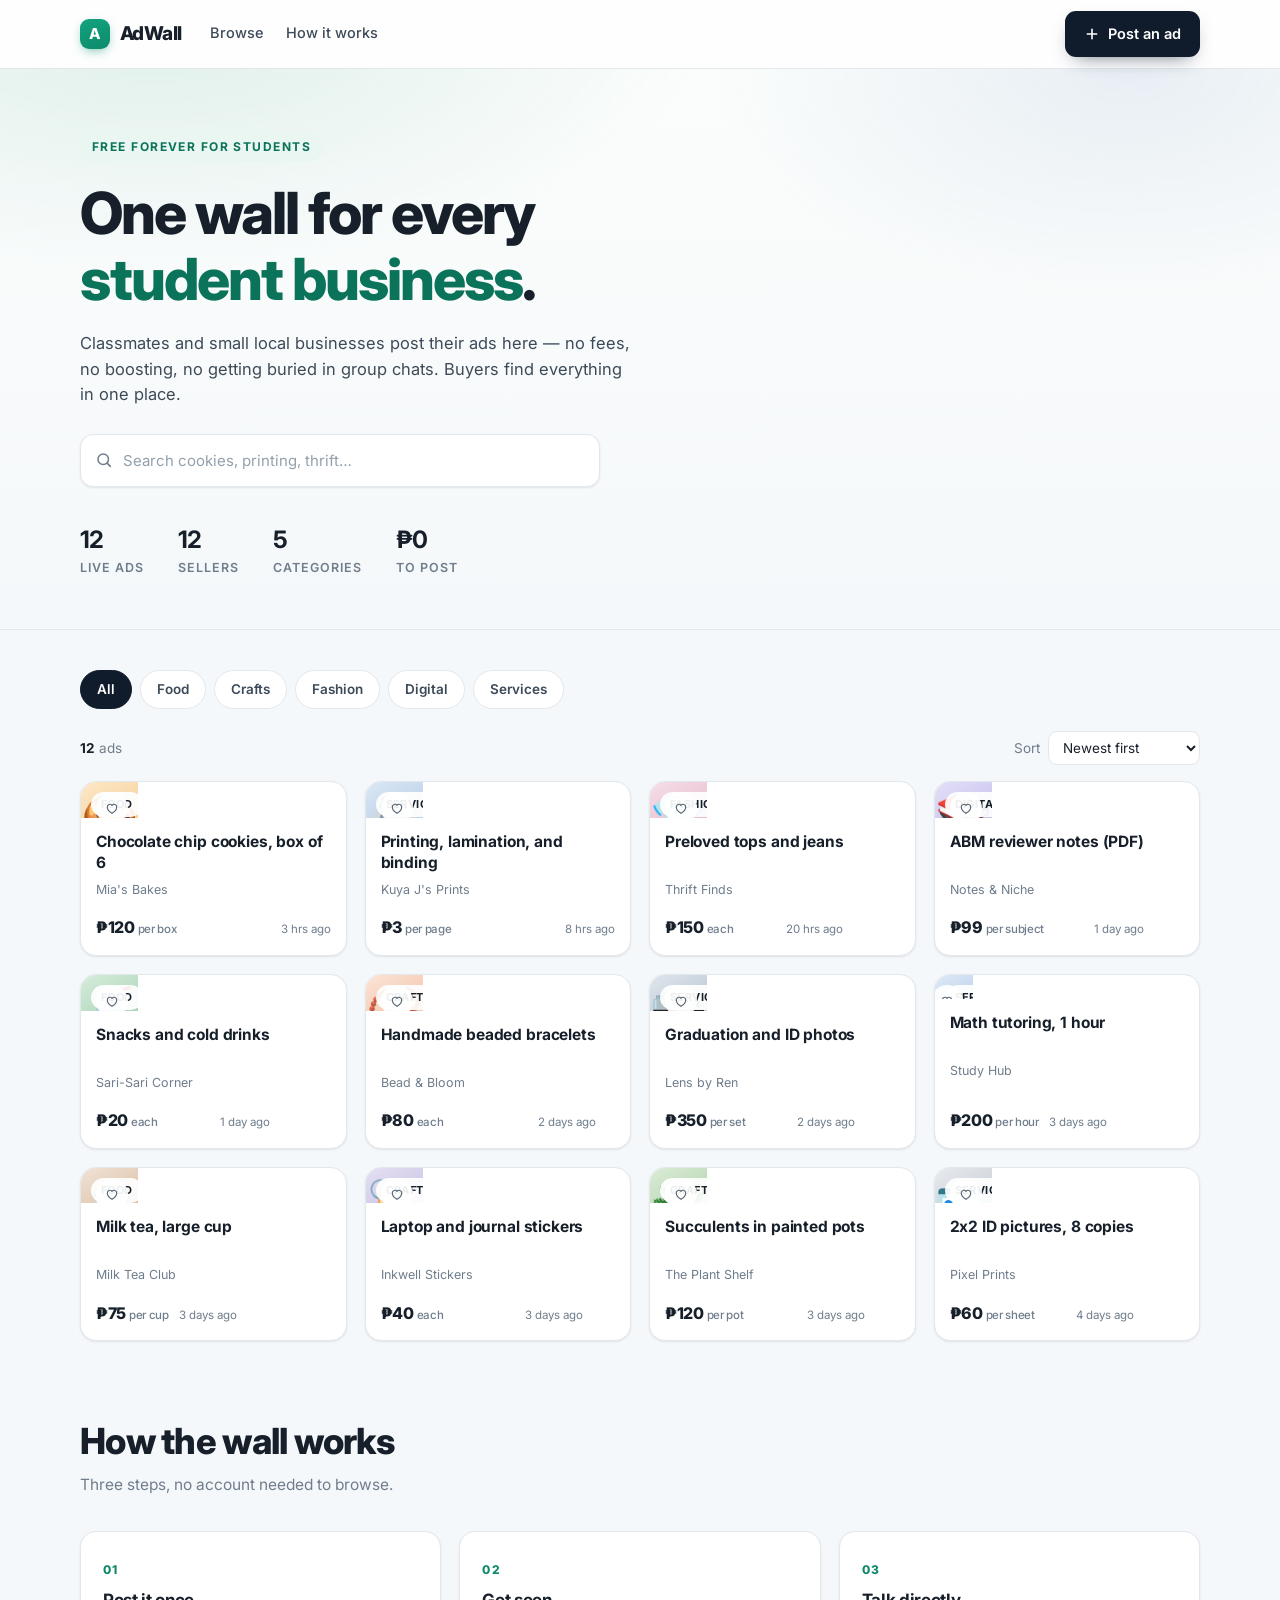
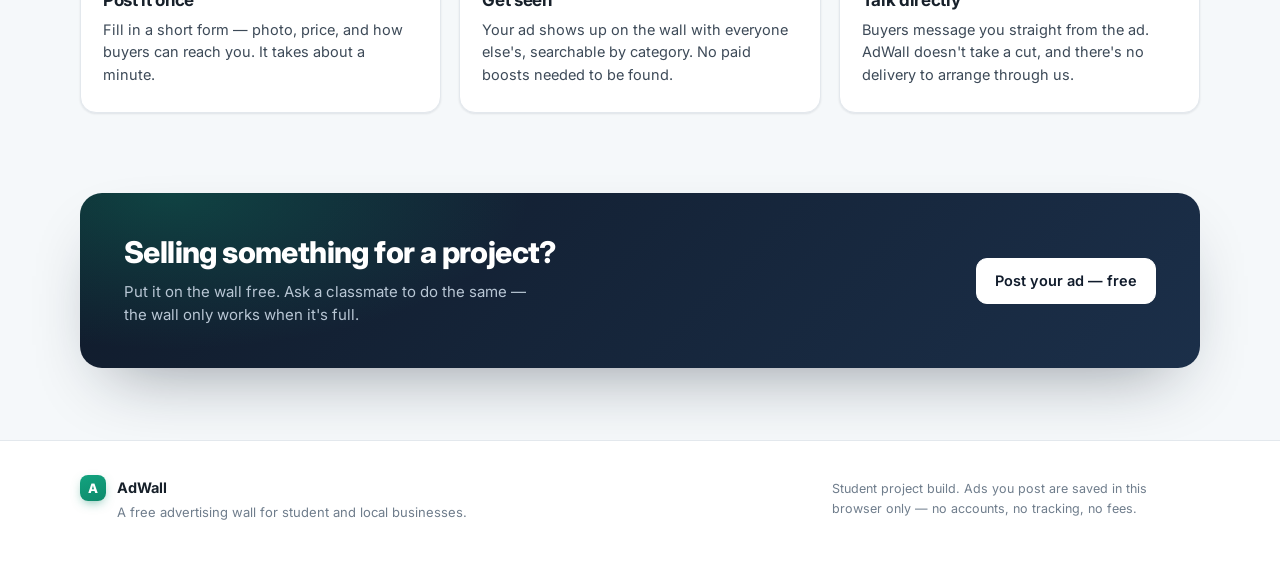
==== index.html @ f4010109 "AdWall site: free advertising wall for student and local businesses" ====
<!DOCTYPE html>
<html lang="en">
<head>
<meta charset="utf-8" />
<meta name="viewport" content="width=device-width, initial-scale=1" />
<title>AdWall — Free advertising wall for student and local businesses</title>
<meta name="description" content="AdWall is a free advertising wall where student sellers and small local businesses post their ads, and buyers find them in one place." />
<meta name="theme-color" content="#101b2b" />
<meta property="og:title" content="AdWall — Free advertising wall" />
<meta property="og:description" content="One wall for every student business. Post your ad for free." />
<meta property="og:type" content="website" />
<link rel="icon" href="assets/favicon.svg" type="image/svg+xml" />
<link rel="preconnect" href="https://fonts.googleapis.com" />
<link rel="preconnect" href="https://fonts.gstatic.com" crossorigin />
<link rel="stylesheet" href="https://fonts.googleapis.com/css2?family=Inter:wght@400;500;600;700;800&display=swap" />
<link rel="stylesheet" href="assets/styles.css" />
</head>
<body>

<a class="skip-link" href="#wall">Skip to ads</a>

<header class="site-header">
  <div class="wrap header-inner">
    <a class="brand" href="./" aria-label="AdWall home">
      <span class="mark" aria-hidden="true">A</span>
      <span class="brand-name">AdWall</span>
    </a>

    <nav class="nav" aria-label="Main">
      <a href="#wall">Browse</a>
      <a href="#how">How it works</a>
    </nav>

    <button class="btn btn-primary" type="button" data-open-post>
      <svg viewBox="0 0 24 24" width="16" height="16" aria-hidden="true"><path d="M12 5v14M5 12h14" fill="none" stroke="currentColor" stroke-width="2.4" stroke-linecap="round"/></svg>
      Post an ad
    </button>
  </div>
</header>

<main>

  <section class="hero">
    <div class="wrap">
      <p class="eyebrow">Free forever for students</p>
      <h1>One wall for every <span class="hl">student business</span>.</h1>
      <p class="lede">
        Classmates and small local businesses post their ads here — no fees, no boosting,
        no getting buried in group chats. Buyers find everything in one place.
      </p>

      <div class="searchbar" role="search">
        <svg viewBox="0 0 24 24" width="18" height="18" aria-hidden="true"><circle cx="11" cy="11" r="7" fill="none" stroke="currentColor" stroke-width="2"/><path d="m16.5 16.5 4 4" fill="none" stroke="currentColor" stroke-width="2" stroke-linecap="round"/></svg>
        <label class="sr-only" for="search">Search ads</label>
        <input id="search" type="search" placeholder="Search cookies, printing, thrift…" autocomplete="off" />
      </div>

      <ul class="stats" aria-label="Wall statistics">
        <li><strong id="stat-ads">0</strong><span>live ads</span></li>
        <li><strong id="stat-sellers">0</strong><span>sellers</span></li>
        <li><strong id="stat-cats">0</strong><span>categories</span></li>
        <li><strong>₱0</strong><span>to post</span></li>
      </ul>
    </div>
  </section>

  <section id="wall" class="wall">
    <div class="wrap">
      <div class="filters" role="group" aria-label="Filter by category">
        <button class="chip is-active" type="button" data-cat="all">All</button>
        <button class="chip" type="button" data-cat="Food">Food</button>
        <button class="chip" type="button" data-cat="Crafts">Crafts</button>
        <button class="chip" type="button" data-cat="Fashion">Fashion</button>
        <button class="chip" type="button" data-cat="Digital">Digital</button>
        <button class="chip" type="button" data-cat="Services">Services</button>
      </div>

      <div class="toolbar">
        <p class="result-count" id="result-count" aria-live="polite"></p>
        <label class="sort">
          <span>Sort</span>
          <select id="sort">
            <option value="newest">Newest first</option>
            <option value="oldest">Oldest first</option>
            <option value="price-low">Price: low to high</option>
            <option value="price-high">Price: high to low</option>
          </select>
        </label>
      </div>

      <div class="grid" id="grid"></div>

      <div class="empty" id="empty" hidden>
        <div class="empty-art" aria-hidden="true">🔍</div>
        <h3>No ads match that</h3>
        <p>Try a different category or search word — or be the first to post about it.</p>
        <button class="btn btn-primary" type="button" data-open-post>Post an ad</button>
      </div>
    </div>
  </section>

  <section id="how" class="how">
    <div class="wrap">
      <h2>How the wall works</h2>
      <p class="section-lede">Three steps, no account needed to browse.</p>

      <ol class="steps">
        <li>
          <span class="step-num">01</span>
          <h3>Post it once</h3>
          <p>Fill in a short form — photo, price, and how buyers can reach you. It takes about a minute.</p>
        </li>
        <li>
          <span class="step-num">02</span>
          <h3>Get seen</h3>
          <p>Your ad shows up on the wall with everyone else's, searchable by category. No paid boosts needed to be found.</p>
        </li>
        <li>
          <span class="step-num">03</span>
          <h3>Talk directly</h3>
          <p>Buyers message you straight from the ad. AdWall doesn't take a cut, and there's no delivery to arrange through us.</p>
        </li>
      </ol>
    </div>
  </section>

  <section class="cta">
    <div class="wrap cta-inner">
      <div>
        <h2>Selling something for a project?</h2>
        <p>Put it on the wall free. Ask a classmate to do the same — the wall only works when it's full.</p>
      </div>
      <button class="btn btn-light" type="button" data-open-post>Post your ad — free</button>
    </div>
  </section>

</main>

<footer class="site-footer">
  <div class="wrap footer-inner">
    <div class="foot-brand">
      <span class="mark small" aria-hidden="true">A</span>
      <div>
        <strong>AdWall</strong>
        <p>A free advertising wall for student and local businesses.</p>
      </div>
    </div>
    <p class="foot-note">
      Student project build. Ads you post are saved in this browser only —
      no accounts, no tracking, no fees.
    </p>
  </div>
</footer>

<!-- Post an ad -->
<dialog id="post-dialog" class="dialog" aria-labelledby="post-title">
  <form id="post-form" class="dialog-body" novalidate>
    <header class="dialog-head">
      <div>
        <p class="eyebrow">Free post</p>
        <h2 id="post-title">Put your ad on the wall</h2>
      </div>
      <button class="icon-btn" type="button" data-close aria-label="Close">
        <svg viewBox="0 0 24 24" width="18" height="18" aria-hidden="true"><path d="M6 6l12 12M18 6L6 18" fill="none" stroke="currentColor" stroke-width="2.2" stroke-linecap="round"/></svg>
      </button>
    </header>

    <div class="form-grid">
      <div class="field span-2">
        <label for="f-title">What are you selling?</label>
        <input id="f-title" name="title" type="text" maxlength="60" placeholder="Chocolate chip cookies" required />
      </div>

      <div class="field">
        <label for="f-seller">Your name or shop</label>
        <input id="f-seller" name="seller" type="text" maxlength="40" placeholder="Mia's Bakes" required />
      </div>

      <div class="field">
        <label for="f-cat">Category</label>
        <select id="f-cat" name="category" required>
          <option value="Food">Food</option>
          <option value="Crafts">Crafts</option>
          <option value="Fashion">Fashion</option>
          <option value="Digital">Digital</option>
          <option value="Services">Services</option>
        </select>
      </div>

      <div class="field">
        <label for="f-price">Price (₱)</label>
        <input id="f-price" name="price" type="number" min="0" step="1" placeholder="120" required />
      </div>

      <div class="field">
        <label for="f-unit">Per what? <span class="hint">optional</span></label>
        <input id="f-unit" name="unit" type="text" maxlength="18" placeholder="per box / per hour" />
      </div>

      <div class="field span-2">
        <label for="f-desc">Short description</label>
        <textarea id="f-desc" name="description" rows="3" maxlength="240" placeholder="Freshly baked every afternoon. Pick up at the covered court." required></textarea>
        <p class="counter"><span id="desc-count">0</span>/240</p>
      </div>

      <div class="field span-2">
        <label for="f-contact">How should buyers reach you?</label>
        <input id="f-contact" name="contact" type="text" maxlength="60" placeholder="Messenger: @miabakes or 0917 555 0123" required />
      </div>

      <div class="field span-2">
        <label for="f-photo">Photo <span class="hint">optional — paste a link or upload</span></label>
        <div class="photo-row">
          <input id="f-photo" name="photo" type="url" placeholder="https://…" />
          <label class="upload">
            <input id="f-file" type="file" accept="image/*" hidden />
            Choose file
          </label>
        </div>
      </div>
    </div>

    <p class="form-error" id="form-error" role="alert" hidden></p>

    <footer class="dialog-foot">
      <p class="fine">Posts are saved on this device. Be honest and keep it school-appropriate.</p>
      <button class="btn btn-primary" type="submit">Post to the wall</button>
    </footer>
  </form>
</dialog>

<!-- Ad detail -->
<dialog id="ad-dialog" class="dialog ad-dialog" aria-labelledby="ad-title">
  <div class="dialog-body" id="ad-body"></div>
</dialog>

<div class="toast" id="toast" role="status" aria-live="polite" hidden></div>

<script src="assets/ads.js"></script>
<script src="assets/app.js"></script>
</body>
</html>
---- assets/styles.css ----
/* ==========================================================================
   AdWall — site styles
   Design tokens
   ========================================================================== */

:root {
  --navy: #101b2b;
  --navy-2: #17253a;
  --teal: #0e8a6b;
  --teal-dark: #0b7359;
  --teal-soft: #e9f6f1;
  --ink: #17202a;
  --body: #3d4a58;
  --muted: #6f7d8c;
  --line: #e3e8ed;
  --bg: #f5f8fa;
  --card: #ffffff;

  --radius: 16px;
  --radius-sm: 10px;
  --shadow-sm: 0 1px 2px rgba(16, 27, 43, 0.06), 0 1px 3px rgba(16, 27, 43, 0.04);
  --shadow-md: 0 10px 30px -12px rgba(16, 27, 43, 0.22), 0 2px 8px rgba(16, 27, 43, 0.06);
  --shadow-lg: 0 30px 70px -30px rgba(16, 27, 43, 0.45);

  --font: "Inter", ui-sans-serif, system-ui, -apple-system, "Segoe UI", Roboto,
    "Helvetica Neue", Arial, sans-serif;
}

*,
*::before,
*::after { box-sizing: border-box; }

html { scroll-behavior: smooth; }

body {
  margin: 0;
  font-family: var(--font);
  color: var(--body);
  background: var(--bg);
  -webkit-font-smoothing: antialiased;
  line-height: 1.55;
}

h1, h2, h3 { color: var(--ink); line-height: 1.15; margin: 0; letter-spacing: -0.02em; }
p { margin: 0; }
img { max-width: 100%; display: block; }

.wrap {
  width: min(1120px, calc(100% - 40px));
  margin-inline: auto;
}

.sr-only {
  position: absolute;
  width: 1px; height: 1px;
  padding: 0; margin: -1px;
  overflow: hidden;
  clip: rect(0 0 0 0);
  white-space: nowrap;
  border: 0;
}

.skip-link {
  position: absolute;
  left: 12px; top: -60px;
  background: var(--navy);
  color: #fff;
  padding: 10px 16px;
  border-radius: 8px;
  z-index: 100;
  transition: top 0.15s ease;
  font-weight: 600;
  font-size: 14px;
  text-decoration: none;
}
.skip-link:focus { top: 12px; }

/* ==========================================================================
   Header
   ========================================================================== */

.site-header {
  position: sticky;
  top: 0;
  z-index: 40;
  background: rgba(255, 255, 255, 0.86);
  backdrop-filter: saturate(180%) blur(14px);
  border-bottom: 1px solid var(--line);
}

.header-inner {
  display: flex;
  align-items: center;
  gap: 28px;
  height: 68px;
}

.brand {
  display: inline-flex;
  align-items: center;
  gap: 10px;
  text-decoration: none;
  color: var(--ink);
  font-weight: 800;
  font-size: 19px;
  letter-spacing: -0.03em;
}

.mark {
  display: grid;
  place-items: center;
  width: 30px; height: 30px;
  border-radius: 9px;
  background: linear-gradient(160deg, #12a37f, var(--teal));
  color: #fff;
  font-size: 15px;
  font-weight: 800;
  box-shadow: 0 4px 12px -4px rgba(14, 138, 107, 0.7);
}
.mark.small { width: 26px; height: 26px; border-radius: 8px; font-size: 13px; }

.nav {
  display: flex;
  gap: 22px;
  margin-right: auto;
}
.nav a {
  color: var(--body);
  text-decoration: none;
  font-size: 14.5px;
  font-weight: 500;
  padding: 6px 0;
  border-bottom: 2px solid transparent;
}
.nav a:hover { color: var(--ink); border-bottom-color: var(--teal); }

/* ==========================================================================
   Buttons
   ========================================================================== */

.btn {
  display: inline-flex;
  align-items: center;
  justify-content: center;
  gap: 8px;
  border: 1px solid transparent;
  border-radius: 11px;
  padding: 11px 18px;
  font: inherit;
  font-size: 14.5px;
  font-weight: 600;
  cursor: pointer;
  text-decoration: none;
  transition: transform 0.12s ease, box-shadow 0.18s ease, background 0.18s ease;
}
.btn:active { transform: translateY(1px); }

.btn-primary {
  background: var(--navy);
  color: #fff;
  box-shadow: 0 8px 20px -10px rgba(16, 27, 43, 0.7);
}
.btn-primary:hover { background: var(--navy-2); }

.btn-light {
  background: #fff;
  color: var(--navy);
  border-color: #fff;
}
.btn-light:hover { background: #eef3f7; }

.btn-ghost {
  background: transparent;
  color: var(--body);
  border-color: var(--line);
}
.btn-ghost:hover { border-color: #c9d3dc; color: var(--ink); }

.icon-btn {
  display: grid;
  place-items: center;
  width: 36px; height: 36px;
  border-radius: 10px;
  border: 1px solid var(--line);
  background: #fff;
  color: var(--body);
  cursor: pointer;
}
.icon-btn:hover { background: #f2f5f8; color: var(--ink); }

:focus-visible {
  outline: 2px solid var(--teal);
  outline-offset: 2px;
  border-radius: 6px;
}

/* ==========================================================================
   Hero
   ========================================================================== */

.hero {
  position: relative;
  padding: 64px 0 52px;
  background:
    radial-gradient(900px 420px at 12% -10%, rgba(14, 138, 107, 0.12), transparent 62%),
    radial-gradient(700px 380px at 88% 0%, rgba(43, 95, 168, 0.09), transparent 60%),
    linear-gradient(#fbfdfc, var(--bg));
  border-bottom: 1px solid var(--line);
  overflow: hidden;
}

.hero .wrap { position: relative; }

.eyebrow {
  display: inline-block;
  font-size: 12px;
  font-weight: 700;
  letter-spacing: 0.12em;
  text-transform: uppercase;
  color: var(--teal-dark);
  background: var(--teal-soft);
  border-radius: 999px;
  padding: 5px 12px;
  margin-bottom: 18px;
}

.hero h1 {
  font-size: clamp(34px, 5.2vw, 58px);
  font-weight: 800;
  letter-spacing: -0.035em;
  max-width: 15ch;
}

.hl {
  position: relative;
  white-space: nowrap;
  color: var(--teal-dark);
}
.hl::after {
  content: "";
  position: absolute;
  left: 0; right: 0; bottom: 0.06em;
  height: 0.28em;
  background: rgba(14, 138, 107, 0.16);
  border-radius: 3px;
  z-index: -1;
}

.lede {
  margin-top: 18px;
  max-width: 56ch;
  font-size: 16.5px;
  color: var(--body);
}

.searchbar {
  display: flex;
  align-items: center;
  gap: 10px;
  margin-top: 26px;
  max-width: 520px;
  background: #fff;
  border: 1px solid var(--line);
  border-radius: 13px;
  padding: 0 14px;
  box-shadow: var(--shadow-sm);
  color: var(--muted);
}
.searchbar:focus-within {
  border-color: rgba(14, 138, 107, 0.55);
  box-shadow: 0 0 0 4px rgba(14, 138, 107, 0.12);
}
.searchbar input {
  flex: 1;
  border: 0;
  outline: 0;
  background: transparent;
  padding: 14px 0;
  font: inherit;
  font-size: 15px;
  color: var(--ink);
}
.searchbar input::placeholder { color: #93a0ad; }

.stats {
  display: flex;
  flex-wrap: wrap;
  gap: 34px;
  list-style: none;
  padding: 0;
  margin: 34px 0 0;
}
.stats li { display: flex; flex-direction: column; }
.stats strong {
  font-size: 24px;
  color: var(--ink);
  letter-spacing: -0.03em;
}
.stats span {
  font-size: 12.5px;
  color: var(--muted);
  text-transform: uppercase;
  letter-spacing: 0.08em;
  font-weight: 600;
}

/* ==========================================================================
   Wall
   ========================================================================== */

.wall { padding: 40px 0 8px; }

.filters {
  display: flex;
  gap: 8px;
  flex-wrap: wrap;
}

.chip {
  border: 1px solid var(--line);
  background: #fff;
  color: var(--body);
  border-radius: 999px;
  padding: 8px 16px;
  font: inherit;
  font-size: 13.5px;
  font-weight: 600;
  cursor: pointer;
  transition: background 0.15s ease, color 0.15s ease, border-color 0.15s ease;
}
.chip:hover { border-color: #c4d0da; }
.chip.is-active {
  background: var(--navy);
  border-color: var(--navy);
  color: #fff;
}

.toolbar {
  display: flex;
  align-items: center;
  justify-content: space-between;
  gap: 16px;
  margin: 22px 0 16px;
}
.result-count { font-size: 13.5px; color: var(--muted); }
.result-count strong { color: var(--ink); }

.sort { display: inline-flex; align-items: center; gap: 8px; font-size: 13.5px; color: var(--muted); }
.sort select {
  font: inherit;
  font-size: 13.5px;
  color: var(--ink);
  background: #fff;
  border: 1px solid var(--line);
  border-radius: 9px;
  padding: 7px 10px;
  cursor: pointer;
}

.grid {
  display: grid;
  grid-template-columns: repeat(auto-fill, minmax(248px, 1fr));
  gap: 18px;
}

.card {
  position: relative;
  display: flex;
  flex-direction: column;
  background: var(--card);
  border: 1px solid var(--line);
  border-radius: var(--radius);
  overflow: hidden;
  box-shadow: var(--shadow-sm);
  transition: transform 0.18s ease, box-shadow 0.18s ease, border-color 0.18s ease;
  text-align: left;
  font: inherit;
  color: inherit;
  cursor: pointer;
  padding: 0;
}
.card:hover {
  transform: translateY(-3px);
  box-shadow: var(--shadow-md);
  border-color: #d2dce5;
}
.card:focus-visible { outline-offset: 3px; }

.card-media {
  position: relative;
  aspect-ratio: 16 / 10;
  display: grid;
  place-items: center;
  font-size: 46px;
  background: var(--g1);
  overflow: hidden;
}
.card-media img { width: 100%; height: 100%; object-fit: cover; }

.card-cat {
  position: absolute;
  left: 10px; top: 10px;
  background: rgba(255, 255, 255, 0.92);
  color: var(--ink);
  border-radius: 999px;
  padding: 4px 10px;
  font-size: 11px;
  font-weight: 700;
  letter-spacing: 0.04em;
  text-transform: uppercase;
}

.save-btn {
  position: absolute;
  right: 10px; top: 10px;
  width: 32px; height: 32px;
  display: grid;
  place-items: center;
  border-radius: 50%;
  border: 0;
  background: rgba(255, 255, 255, 0.92);
  color: #5b6a78;
  cursor: pointer;
  transition: color 0.15s ease, transform 0.15s ease;
}
.save-btn:hover { transform: scale(1.08); }
.save-btn.is-saved { color: #d1435b; }

.card-body { padding: 14px 15px 15px; display: flex; flex-direction: column; gap: 6px; flex: 1; }
.card-title {
  font-size: 15.5px;
  font-weight: 700;
  color: var(--ink);
  letter-spacing: -0.01em;
  line-height: 1.35;
  min-height: 2.7em;
  display: -webkit-box;
  -webkit-line-clamp: 2;
  -webkit-box-orient: vertical;
  overflow: hidden;
}
.card-seller { font-size: 12.5px; color: var(--muted); }

.card-foot {
  margin-top: auto;
  padding-top: 10px;
  display: flex;
  align-items: baseline;
  justify-content: space-between;
  gap: 10px;
}
.price { font-size: 16px; font-weight: 800; color: var(--ink); letter-spacing: -0.02em; }
.price small { font-size: 11.5px; font-weight: 500; color: var(--muted); margin-left: 3px; }
.time { font-size: 11.5px; color: var(--muted); }

.badge-mine {
  position: absolute;
  right: 10px; bottom: 10px;
  background: var(--navy);
  color: #fff;
  font-size: 10.5px;
  font-weight: 700;
  letter-spacing: 0.04em;
  text-transform: uppercase;
  padding: 4px 8px;
  border-radius: 6px;
}

.empty {
  text-align: center;
  padding: 60px 20px 70px;
  background: #fff;
  border: 1px dashed #d5dee6;
  border-radius: var(--radius);
}
.empty-art { font-size: 38px; margin-bottom: 8px; }
.empty h3 { font-size: 18px; margin-bottom: 6px; }
.empty p { color: var(--muted); font-size: 14px; margin-bottom: 18px; }

/* ==========================================================================
   How it works
   ========================================================================== */

.how { padding: 72px 0 8px; }
.how h2 { font-size: clamp(26px, 3.4vw, 36px); font-weight: 800; }
.section-lede { margin-top: 10px; color: var(--muted); font-size: 15.5px; }

.steps {
  list-style: none;
  margin: 34px 0 0;
  padding: 0;
  display: grid;
  grid-template-columns: repeat(auto-fit, minmax(250px, 1fr));
  gap: 18px;
}
.steps li {
  background: #fff;
  border: 1px solid var(--line);
  border-radius: var(--radius);
  padding: 24px 22px 26px;
  box-shadow: var(--shadow-sm);
}
.step-num {
  display: inline-block;
  font-size: 12px;
  font-weight: 800;
  letter-spacing: 0.1em;
  color: var(--teal);
  margin-bottom: 12px;
}
.steps h3 { font-size: 17px; margin-bottom: 8px; }
.steps p { font-size: 14.5px; color: var(--body); }

/* ==========================================================================
   CTA
   ========================================================================== */

.cta { padding: 72px 0; }
.cta-inner {
  display: flex;
  align-items: center;
  justify-content: space-between;
  gap: 28px;
  flex-wrap: wrap;
  background:
    radial-gradient(600px 260px at 8% 0%, rgba(14, 138, 107, 0.35), transparent 60%),
    linear-gradient(135deg, var(--navy), #1b2f49);
  border-radius: 22px;
  padding: 42px 44px;
  box-shadow: var(--shadow-lg);
}
.cta h2 { color: #fff; font-size: clamp(22px, 2.8vw, 30px); font-weight: 800; }
.cta p { color: #b8c6d4; margin-top: 10px; max-width: 46ch; font-size: 15px; }

/* ==========================================================================
   Footer
   ========================================================================== */

.site-footer {
  border-top: 1px solid var(--line);
  background: #fff;
  padding: 34px 0 40px;
}
.footer-inner {
  display: flex;
  justify-content: space-between;
  gap: 24px;
  flex-wrap: wrap;
  align-items: center;
}
.foot-brand { display: flex; gap: 11px; align-items: flex-start; }
.foot-brand strong { font-size: 14.5px; color: var(--ink); }
.foot-brand p { font-size: 13px; color: var(--muted); margin-top: 2px; }
.foot-note { font-size: 12.5px; color: var(--muted); max-width: 46ch; }

/* ==========================================================================
   Dialogs
   ========================================================================== */

.dialog {
  border: 0;
  padding: 0;
  border-radius: 20px;
  width: min(640px, calc(100% - 32px));
  max-height: min(88vh, 900px);
  background: #fff;
  color: var(--body);
  box-shadow: var(--shadow-lg);
  overflow: auto;
}
.dialog::backdrop {
  background: rgba(9, 16, 26, 0.55);
  backdrop-filter: blur(3px);
}

.dialog-body { padding: 26px 26px 24px; }

.dialog-head {
  display: flex;
  align-items: flex-start;
  justify-content: space-between;
  gap: 16px;
  margin-bottom: 20px;
}
.dialog-head h2 { font-size: 22px; font-weight: 800; margin-top: 4px; }

.form-grid {
  display: grid;
  grid-template-columns: 1fr 1fr;
  gap: 14px 16px;
}
.span-2 { grid-column: span 2; }

.field { display: flex; flex-direction: column; gap: 6px; }
.field label { font-size: 13px; font-weight: 600; color: var(--ink); }
.field .hint { font-weight: 400; color: var(--muted); font-size: 12px; }

.field input,
.field select,
.field textarea {
  font: inherit;
  font-size: 14.5px;
  color: var(--ink);
  background: #fff;
  border: 1px solid var(--line);
  border-radius: 10px;
  padding: 10px 12px;
  width: 100%;
  transition: border-color 0.15s ease, box-shadow 0.15s ease;
}
.field textarea { resize: vertical; min-height: 78px; }
.field input:focus,
.field select:focus,
.field textarea:focus {
  outline: 0;
  border-color: rgba(14, 138, 107, 0.6);
  box-shadow: 0 0 0 3px rgba(14, 138, 107, 0.12);
}
.field input:invalid:not(:placeholder-shown) { border-color: #e3a3ad; }

.counter { font-size: 11.5px; color: var(--muted); text-align: right; }

.photo-row { display: flex; gap: 10px; }
.photo-row input { flex: 1; }
.upload {
  display: inline-flex;
  align-items: center;
  border: 1px solid var(--line);
  border-radius: 10px;
  padding: 0 14px;
  font-size: 13.5px;
  font-weight: 600;
  color: var(--body);
  background: #f7f9fb;
  cursor: pointer;
  white-space: nowrap;
}
.upload:hover { background: #eef3f7; }

.form-error {
  margin-top: 14px;
  background: #fdf1f2;
  color: #a8384c;
  border: 1px solid #f3d3d8;
  border-radius: 10px;
  padding: 10px 12px;
  font-size: 13px;
}

.dialog-foot {
  display: flex;
  align-items: center;
  justify-content: space-between;
  gap: 16px;
  margin-top: 22px;
  padding-top: 18px;
  border-top: 1px solid var(--line);
  flex-wrap: wrap;
}
.fine { font-size: 12px; color: var(--muted); max-width: 40ch; }

/* Ad detail */
.ad-dialog { width: min(560px, calc(100% - 32px)); }
.ad-hero {
  position: relative;
  aspect-ratio: 16 / 9;
  display: grid;
  place-items: center;
  font-size: 64px;
  border-radius: 14px;
  overflow: hidden;
  margin-bottom: 18px;
}
.ad-hero img { width: 100%; height: 100%; object-fit: cover; }

.ad-meta { display: flex; gap: 8px; flex-wrap: wrap; margin-bottom: 10px; }
.pill {
  font-size: 11px;
  font-weight: 700;
  text-transform: uppercase;
  letter-spacing: 0.05em;
  padding: 4px 9px;
  border-radius: 999px;
  background: #eef3f7;
  color: #4d5f70;
}
.pill-teal { background: var(--teal-soft); color: var(--teal-dark); }

.ad-title { font-size: 24px; font-weight: 800; letter-spacing: -0.02em; }
.ad-seller { color: var(--muted); font-size: 13.5px; margin-top: 4px; }
.ad-price { font-size: 22px; font-weight: 800; color: var(--ink); margin-top: 14px; }
.ad-price small { font-size: 13px; font-weight: 500; color: var(--muted); margin-left: 4px; }
.ad-desc { margin-top: 12px; font-size: 14.5px; line-height: 1.65; }

.ad-contact {
  margin-top: 18px;
  background: var(--teal-soft);
  border: 1px solid #cfece2;
  border-radius: 12px;
  padding: 14px 16px;
}
.ad-contact span {
  display: block;
  font-size: 11.5px;
  font-weight: 700;
  letter-spacing: 0.08em;
  text-transform: uppercase;
  color: var(--teal-dark);
  margin-bottom: 4px;
}
.ad-contact strong { font-size: 15px; color: var(--ink); word-break: break-word; }

.ad-actions {
  display: flex;
  gap: 10px;
  margin-top: 20px;
  flex-wrap: wrap;
}
.ad-note { margin-top: 14px; font-size: 11.5px; color: var(--muted); }

/* Toast */
.toast {
  position: fixed;
  left: 50%;
  bottom: 26px;
  transform: translateX(-50%) translateY(12px);
  background: var(--navy);
  color: #fff;
  font-size: 13.5px;
  font-weight: 500;
  padding: 11px 18px;
  border-radius: 11px;
  box-shadow: var(--shadow-md);
  opacity: 0;
  pointer-events: none;
  transition: opacity 0.2s ease, transform 0.2s ease;
  z-index: 60;
}
.toast.is-visible {
  opacity: 1;
  transform: translateX(-50%) translateY(0);
}

/* ==========================================================================
   Responsive
   ========================================================================== */

@media (max-width: 760px) {
  .header-inner { gap: 14px; height: 62px; }
  .nav { display: none; }
  .brand { margin-right: auto; }
  .hero { padding: 44px 0 40px; }
  .stats { gap: 22px; }
  .stats strong { font-size: 20px; }
  .form-grid { grid-template-columns: 1fr; }
  .span-2 { grid-column: auto; }
  .cta-inner { padding: 30px 26px; }
  .cta .btn { width: 100%; }
  .wall, .how { padding-top: 36px; }
  .site-footer { padding: 26px 0 32px; }
}

@media (prefers-reduced-motion: reduce) {
  * { animation: none !important; transition: none !important; scroll-behavior: auto !important; }
}

@media print {
  .site-header, .filters, .toolbar, .cta, .site-footer, .searchbar, .btn { display: none !important; }
  .card { break-inside: avoid; }
}
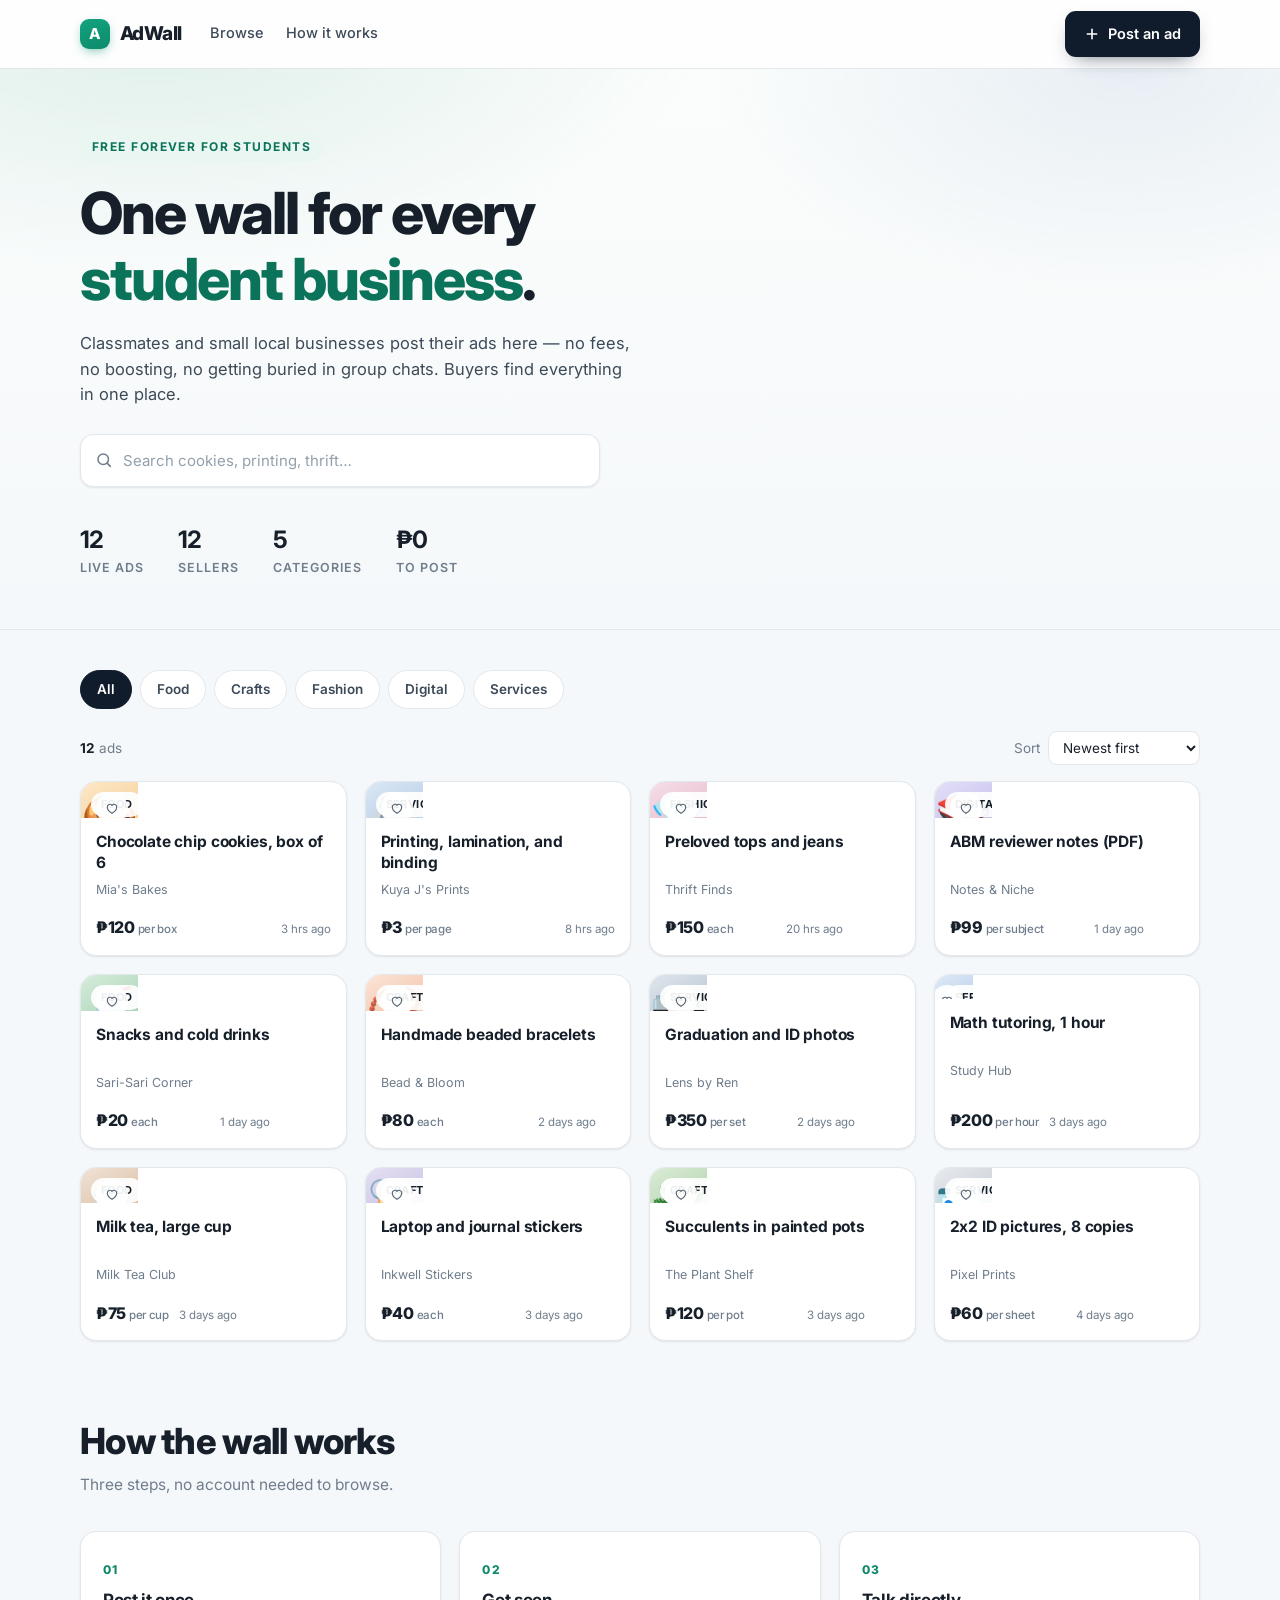
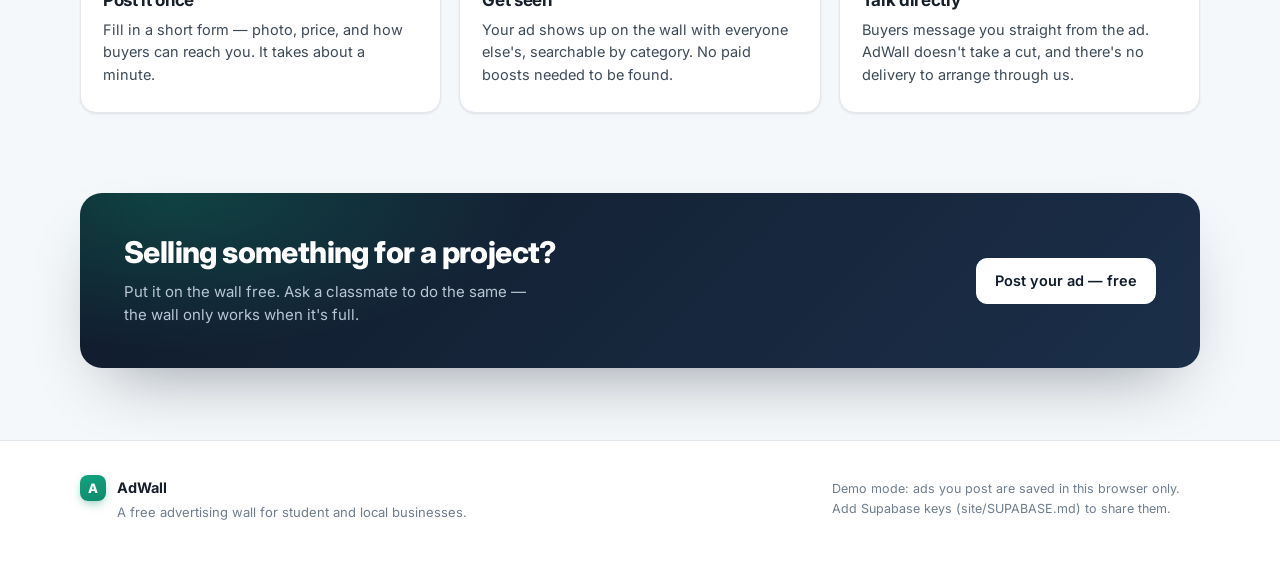
==== commit 070a6891: "Add Supabase data layer: shared wall, photo storage, per-device delete" ====
--- a/index.html
+++ b/index.html
@@ -75,6 +75,8 @@
         <button class="chip" type="button" data-cat="Services">Services</button>
       </div>
 
+      <div class="notice" id="notice" role="alert" hidden></div>
+
       <div class="toolbar">
         <p class="result-count" id="result-count" aria-live="polite"></p>
         <label class="sort">
@@ -145,9 +147,8 @@
         <p>A free advertising wall for student and local businesses.</p>
       </div>
     </div>
-    <p class="foot-note">
-      Student project build. Ads you post are saved in this browser only —
-      no accounts, no tracking, no fees.
+    <p class="foot-note" id="storage-note">
+      Student project build — no accounts, no tracking, no fees.
     </p>
   </div>
 </footer>
@@ -214,7 +215,7 @@
           <input id="f-photo" name="photo" type="url" placeholder="https://…" />
           <label class="upload">
             <input id="f-file" type="file" accept="image/*" hidden />
-            Choose file
+            <span id="file-label">Choose file</span>
           </label>
         </div>
       </div>
@@ -236,6 +237,7 @@
 
 <div class="toast" id="toast" role="status" aria-live="polite" hidden></div>
 
+<script src="assets/config.js"></script>
 <script src="assets/ads.js"></script>
 <script src="assets/app.js"></script>
 </body>
--- a/assets/styles.css
+++ b/assets/styles.css
@@ -476,6 +476,59 @@
 .empty-art { font-size: 38px; margin-bottom: 8px; }
 .empty h3 { font-size: 18px; margin-bottom: 6px; }
 .empty p { color: var(--muted); font-size: 14px; margin-bottom: 18px; }
+
+.notice {
+  display: flex;
+  align-items: center;
+  justify-content: space-between;
+  gap: 16px;
+  flex-wrap: wrap;
+  border-radius: 12px;
+  padding: 12px 16px;
+  margin: 18px 0 0;
+  font-size: 13.5px;
+  border: 1px solid;
+}
+.notice[hidden] { display: none; }
+.notice-error {
+  background: #fdf1f2;
+  border-color: #f3d3d8;
+  color: #a8384c;
+}
+.notice-info {
+  background: var(--teal-soft);
+  border-color: #cfece2;
+  color: var(--teal-dark);
+}
+.btn-sm { padding: 6px 12px; font-size: 13px; }
+
+.btn:disabled { opacity: 0.6; cursor: progress; }
+
+/* Loading placeholders */
+.card.skeleton { pointer-events: none; }
+.card.skeleton:hover { transform: none; box-shadow: var(--shadow-sm); border-color: var(--line); }
+.skeleton-media {
+  aspect-ratio: 16 / 10;
+  background: linear-gradient(90deg, #eef2f5 25%, #f7f9fb 37%, #eef2f5 63%);
+  background-size: 400% 100%;
+  animation: shimmer 1.4s ease infinite;
+}
+.skeleton-body { padding: 16px 15px 18px; display: flex; flex-direction: column; gap: 10px; }
+.skeleton-line {
+  height: 11px;
+  border-radius: 6px;
+  background: linear-gradient(90deg, #eef2f5 25%, #f7f9fb 37%, #eef2f5 63%);
+  background-size: 400% 100%;
+  animation: shimmer 1.4s ease infinite;
+}
+.skeleton-line.w70 { width: 70%; }
+.skeleton-line.w55 { width: 55%; }
+.skeleton-line.w45 { width: 45%; }
+
+@keyframes shimmer {
+  0% { background-position: 100% 50%; }
+  100% { background-position: 0 50%; }
+}
 
 /* ==========================================================================
    How it works
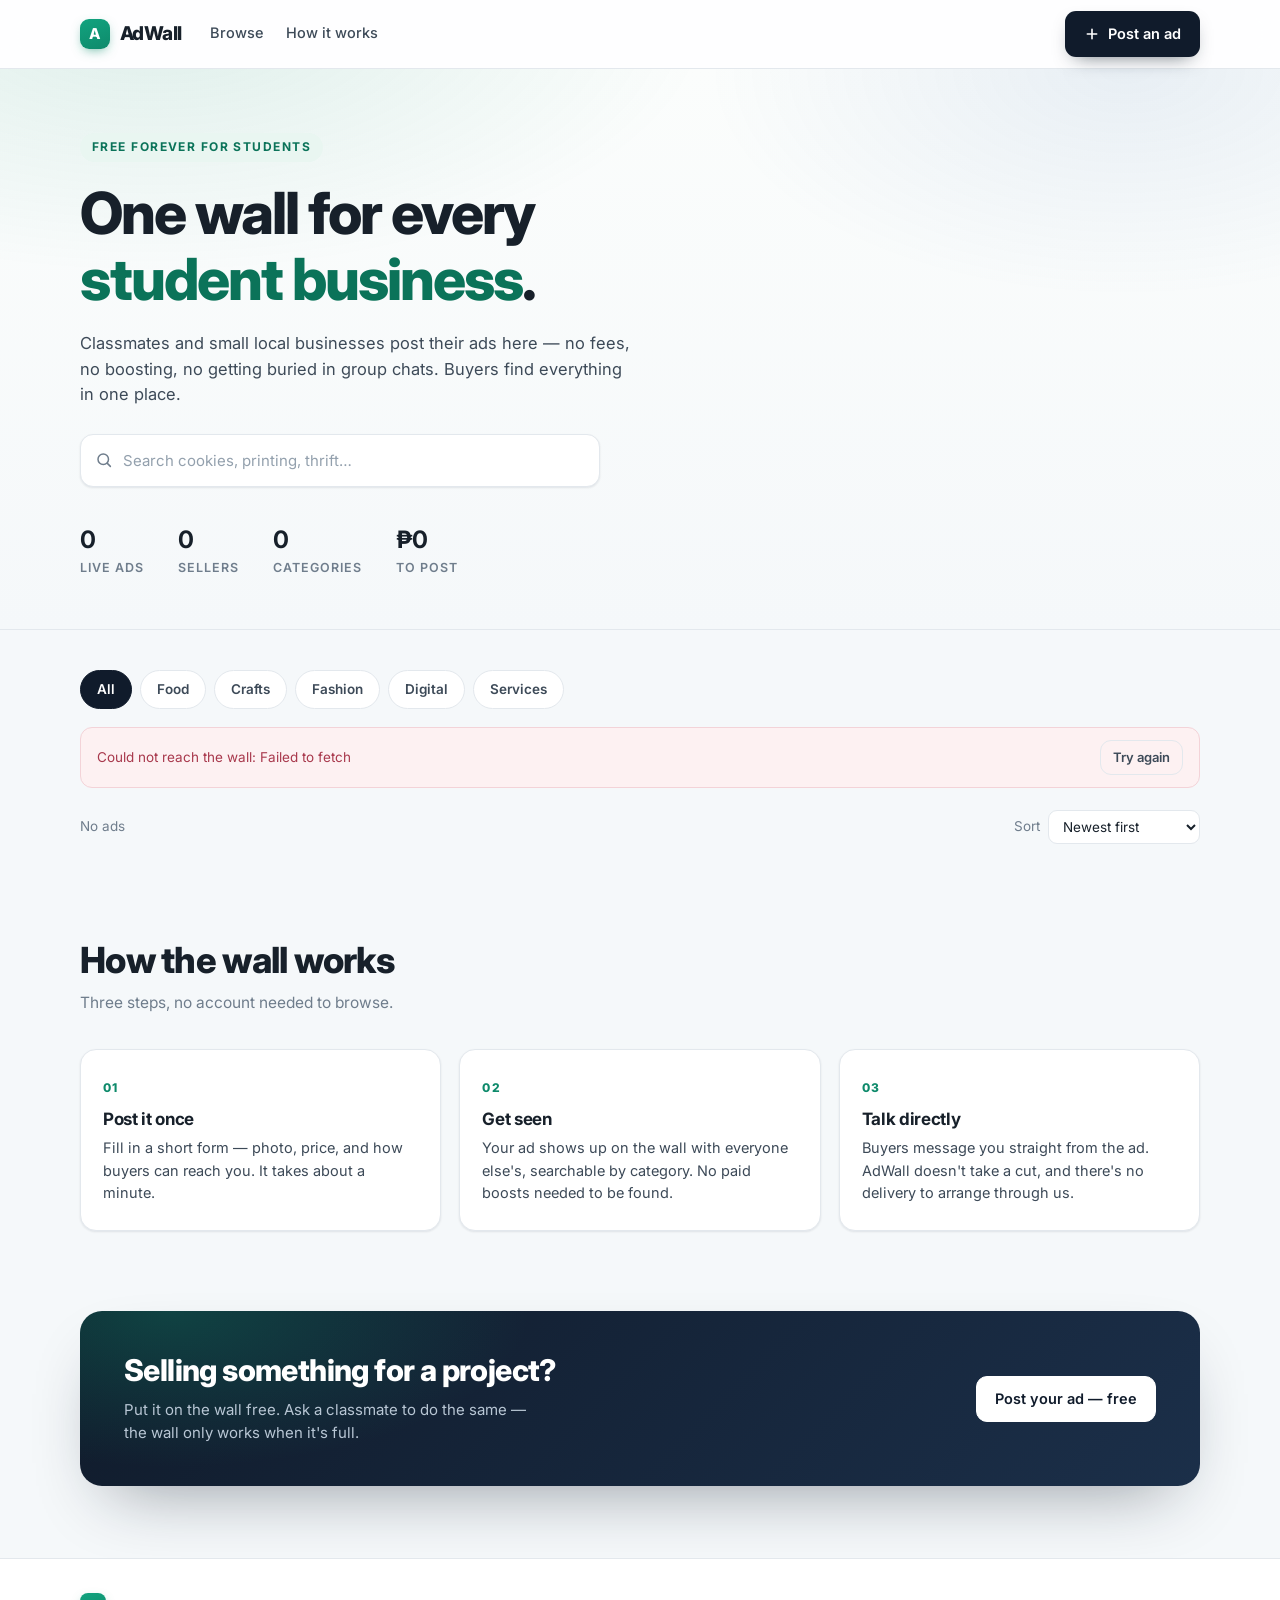
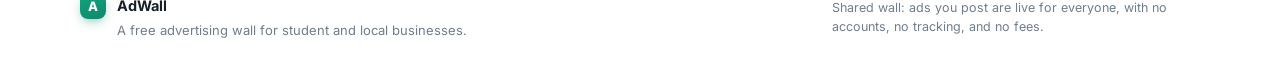
==== commit 25ad3205: "Empty wall gets its own copy instead of looking like a failed search" ====
--- a/index.html
+++ b/index.html
@@ -93,9 +93,9 @@
       <div class="grid" id="grid"></div>
 
       <div class="empty" id="empty" hidden>
-        <div class="empty-art" aria-hidden="true">🔍</div>
-        <h3>No ads match that</h3>
-        <p>Try a different category or search word — or be the first to post about it.</p>
+        <div class="empty-art" id="empty-art" aria-hidden="true">🔍</div>
+        <h3 id="empty-title">No ads match that</h3>
+        <p id="empty-text">Try a different category or search word — or be the first to post about it.</p>
         <button class="btn btn-primary" type="button" data-open-post>Post an ad</button>
       </div>
     </div>
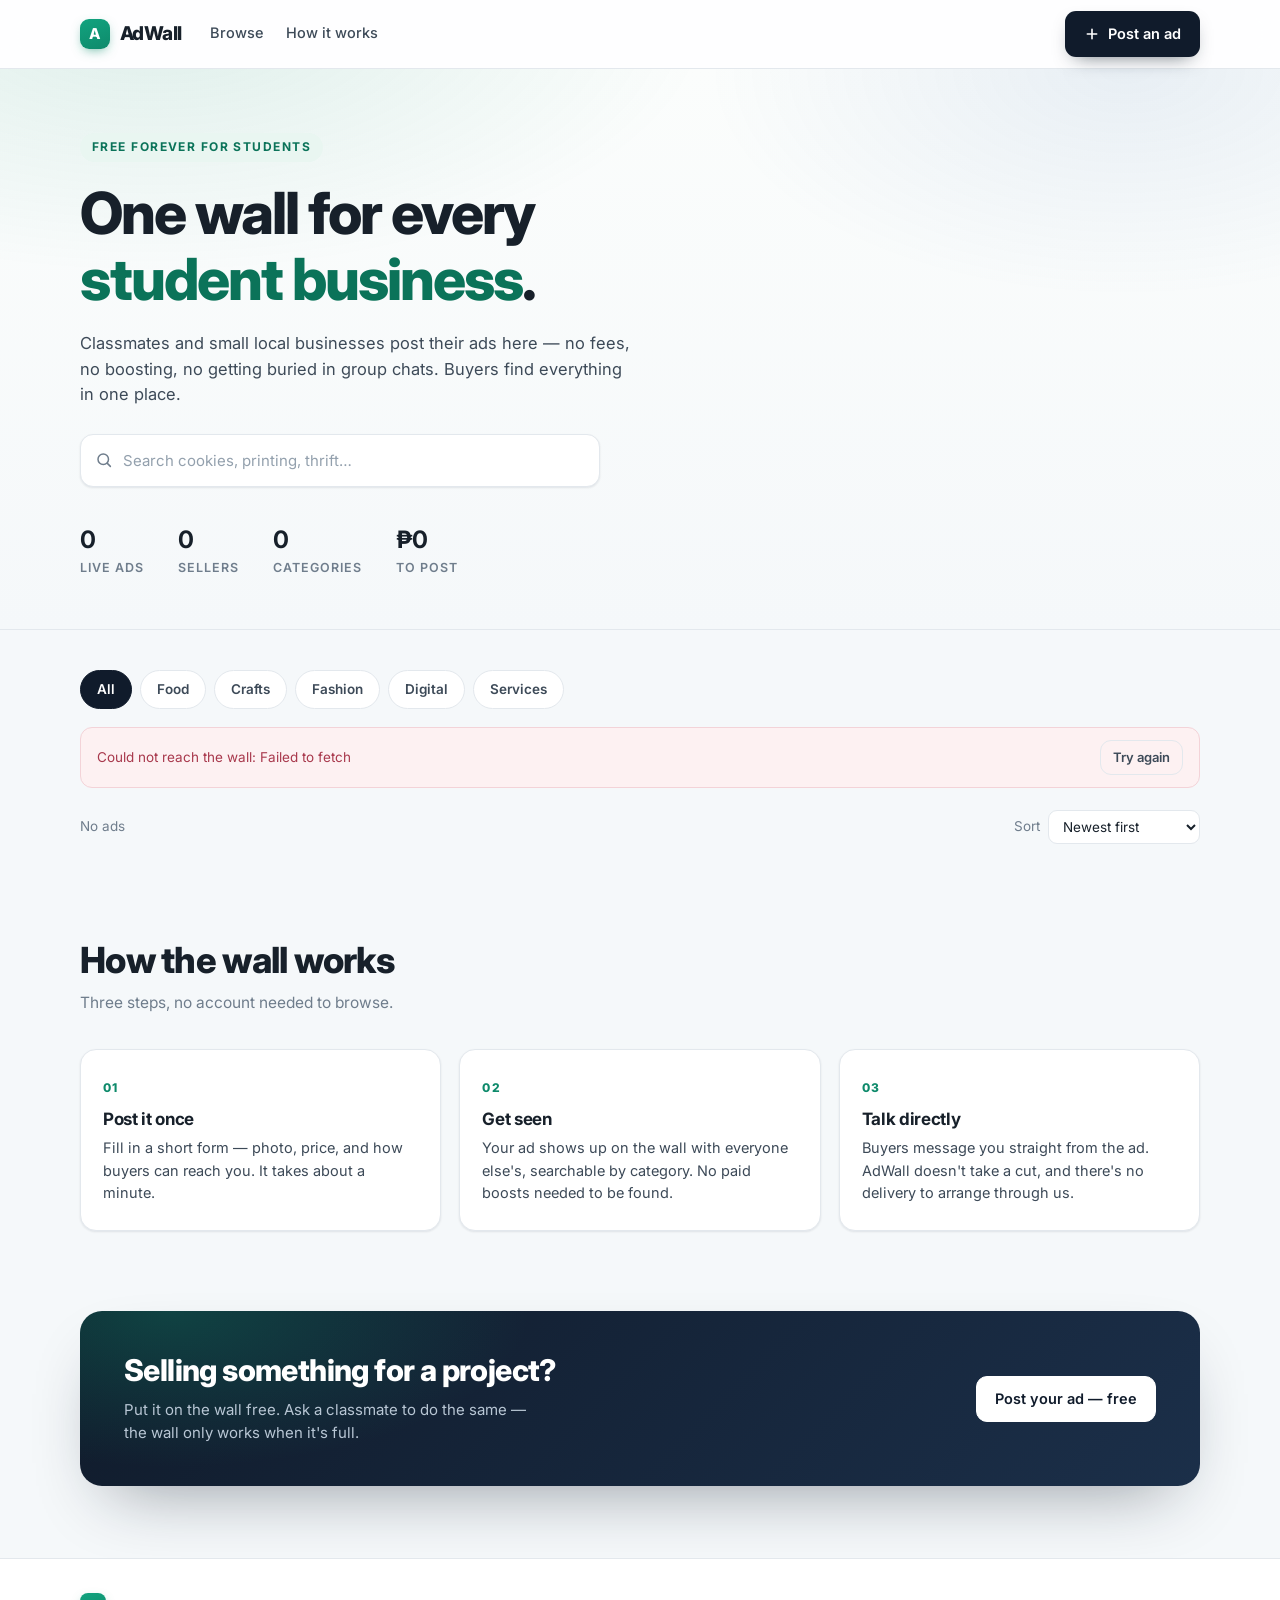
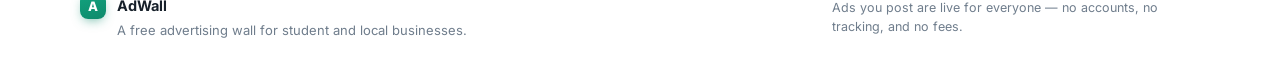
==== commit 7976d257: "Remove demo mode: Supabase is now the only data source" ====
--- a/index.html
+++ b/index.html
@@ -238,7 +238,6 @@
 <div class="toast" id="toast" role="status" aria-live="polite" hidden></div>
 
 <script src="assets/config.js"></script>
-<script src="assets/ads.js"></script>
 <script src="assets/app.js"></script>
 </body>
 </html>
